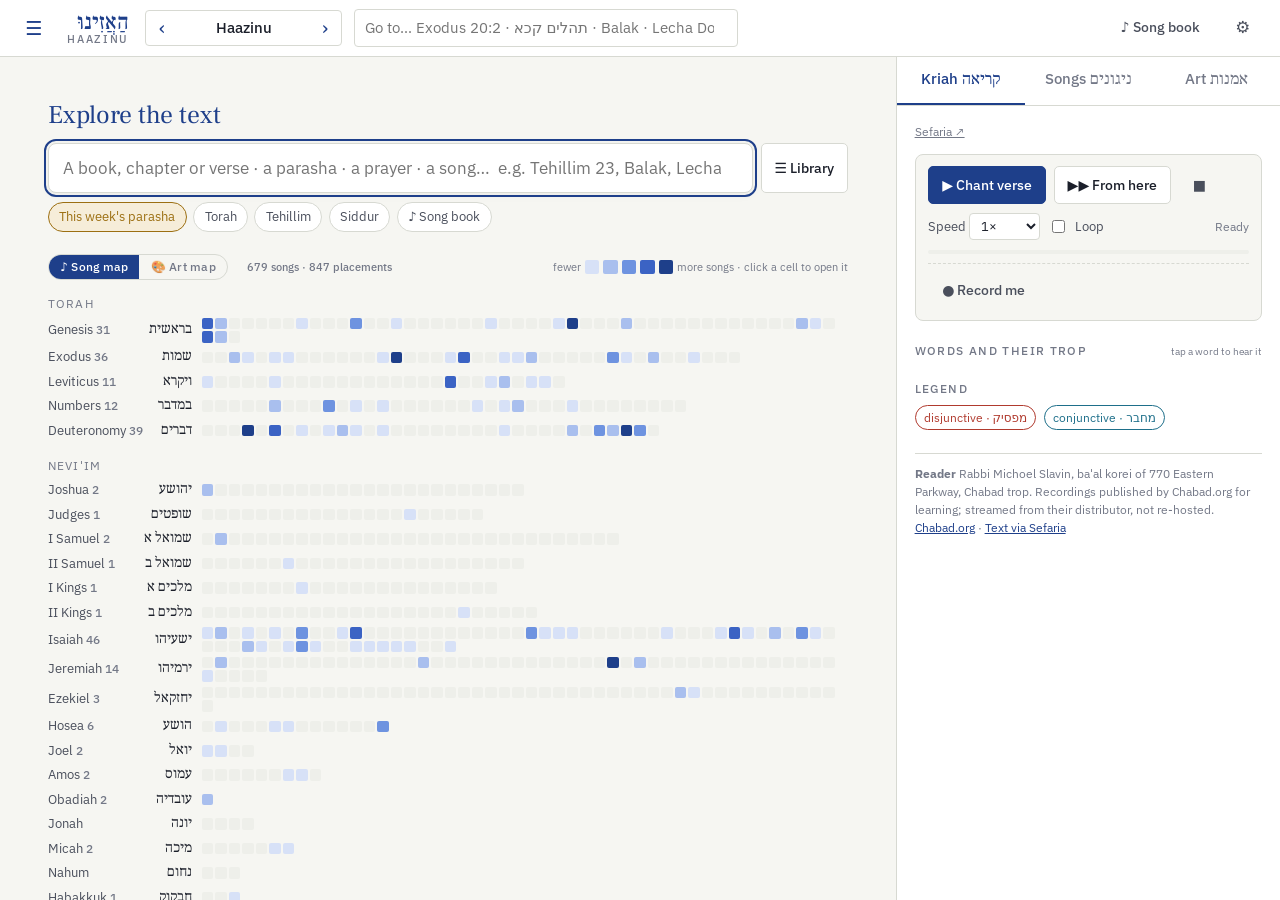
==== index.html @ 5ee85d52 "Haazinu: Tanakh and Siddur through sound Static web app, no build step. Text from the Sefaria API, k" ====
<!doctype html>
<html lang="en">
<head>
<meta charset="utf-8">
<meta name="viewport" content="width=device-width, initial-scale=1, viewport-fit=cover">
<title>Haazinu · הַאֲזִינוּ</title>
<meta name="description" content="Haazinu: the Tanakh and the Siddur through sound. Torah chanted by Rabbi Michoel Slavin with verse highlighting, and songs on every verse.">
<meta name="theme-color" content="#1E3F8A">
<link rel="manifest" href="manifest.webmanifest">
<meta http-equiv="Cache-Control" content="no-store">
<link rel="icon" href="icon.svg" type="image/svg+xml">
<link rel="apple-touch-icon" href="icon-192.png">
<meta name="apple-mobile-web-app-capable" content="yes">
<meta name="apple-mobile-web-app-title" content="Haazinu">
<link rel="preconnect" href="https://fonts.googleapis.com">
<link rel="stylesheet" href="https://fonts.googleapis.com/css2?family=Noto+Serif+Hebrew:wght@400;500&family=Frank+Ruhl+Libre:wght@400;500;700&family=IBM+Plex+Sans:ital,wght@0,400;0,500;0,600;1,400&family=IBM+Plex+Mono:wght@400;500&display=swap">
<link rel="stylesheet" href="styles.css?v=202609161211">
</head>
<body>
<header class="bar">
  <button id="menuBtn" class="icon menu" title="Library (m)" aria-label="Open library" aria-expanded="true">☰</button>
  <a class="brand" href="#" id="brandLink" title="Haazinu — listen">
    <span class="brand-he">הַאֲזִינוּ</span>
    <span class="brand-en">Haazinu</span>
  </a>
  <nav class="nav" aria-label="Navigate">
    <div class="chapnav">
      <button id="prevChap" class="icon" title="Previous ( [ )" aria-label="Previous">‹</button>
      <button id="locBtn" class="loc" title="Choose a book or passage">Genesis 1</button>
      <button id="nextChap" class="icon" title="Next ( ] )" aria-label="Next">›</button>
    </div>
    <form id="gotoForm" class="goto" role="search">
      <input id="gotoInput" type="search" placeholder="Go to… Exodus 20:2 · תהלים קכא · Balak · Lecha Dodi · a song" aria-label="Go to reference, prayer or song" autocomplete="off">
      <div id="gotoHints" class="hints" hidden></div>
    </form>
    <a id="weekChip" class="chip week" href="#" hidden title="This Shabbat's parasha"></a>
  </nav>
  <div class="tools">
    <button id="songbookBtn" class="btn quiet" title="Song book (s)">♪ Song book</button>
    <details class="settings">
      <summary class="btn quiet" title="Settings">⚙</summary>
      <div class="settings-pop">
        <label class="toggle"><input type="checkbox" id="showEn" checked> English translation</label>
        <label class="toggle"><input type="checkbox" id="showSongDots" checked> Song marks in margin</label>
        <label class="toggle"><input type="checkbox" id="tikkun"> Tikkun view (no vowels or trop) <kbd>t</kbd></label>
        <label class="toggle"><input type="checkbox" id="phraseColors"> Colour words by trop phrase</label>
        <label class="toggle"><input type="checkbox" id="autoHide" checked> Hide library when reading</label>
        <label>Siddur nusach
          <select id="nusachSelect"></select>
        </label>
        <div class="fine">Keys: j/k verses · [ ] chapters · space chant · m library · s song book · / search</div>
      </div>
    </details>
  </div>
</header>

<main class="layout">
  <aside class="toc" id="toc" aria-label="Library">
    <div class="mode" role="tablist" aria-label="Library">
      <button data-mode="tanakh" class="active">Tanakh <span class="he-inline">תנ״ך</span></button>
      <button data-mode="siddur">Siddur <span class="he-inline">סידור</span></button>
    </div>
    <div id="recent" class="recent" hidden></div>
    <div id="tocList"></div>
    <div id="siddurToc" hidden></div>
    <div class="toc-foot">
      <p>Text: Sefaria · <span class="he-inline">מקרא על פי המסורה</span> (CC-BY-SA). English: Metsudah Chumash (Torah) and the Koren Jerusalem Bible (Nevi'im, Ketuvim).</p>
      <p>Torah reading: Rabbi Michoel Slavin (Chabad.org), streamed, not re-hosted. Verse timings are computed and approximate.</p>
      <p>Song recordings: Apple Music previews and YouTube, played through their own players.</p>
    </div>
  </aside>

  <section class="reader" id="reader" aria-label="Text">
    <div id="welcome" class="welcome" hidden>
      <div class="explore">
        <label for="exploreInput" class="explore-label">Explore the text</label>
        <div class="explore-box">
          <input id="exploreInput" type="search" placeholder="A book, chapter or verse · a parasha · a prayer · a song…  e.g. Tehillim 23, Balak, Lecha Dodi, Ufaratzta" autocomplete="off">
          <button id="exploreLibrary" class="btn" title="Open the library (m)">☰ Library</button>
        </div>
        <div id="exploreHints" class="hints explore-hints" hidden></div>
        <div class="explore-chips">
          <a id="welcomeWeek" class="chip week" href="#">This week's parasha</a>
          <a class="chip" href="#Genesis.1.1">Torah</a>
          <a class="chip" href="#Psalms.1.1">Tehillim</a>
          <a class="chip" id="exploreSiddur" href="#">Siddur</a>
          <button class="chip" id="welcomeSongbook">♪ Song book</button>
        </div>
      </div>
      <section id="songmap" class="songmap">
        <div class="songmap-head">
          <h3><span class="map-toggle" role="tablist"><button data-map="songs" class="active">♪ Song map</button><button data-map="art">🎨 Art map</button></span> <small id="songmapCount"></small></h3>
          <div class="songmap-legend"><span>fewer</span><i class="h1"></i><i class="h2"></i><i class="h3"></i><i class="h4"></i><i class="h5"></i><span>more songs · click a cell to open it</span></div>
        </div>
        <div id="songmapGrid"></div>
      </section>
    </div>
    <header class="chapter-head" id="chapterHead">
      <h1 id="chapTitleHe" class="he"></h1>
      <div id="chapTitleEn" class="chapter-sub"></div>
      <div class="chapter-actions">
        <button id="playChapter" class="btn primary">▶ Chant chapter</button>
        <span id="chapterParsha" class="chapter-parsha"></span>
      </div>
      <div id="aliyot" class="aliyot" hidden></div>
    </header>
    <ol id="verses" class="verses"></ol>
    <div id="readerStatus" class="status" hidden></div>
  </section>

  <aside class="panel" aria-label="Verse tools">
    <div class="tabs" role="tablist">
      <button class="tab active" role="tab" data-tab="kriah" aria-selected="true">Kriah <span class="he-inline">קריאה</span></button>
      <button class="tab" role="tab" data-tab="songs" aria-selected="false">Songs <span class="he-inline">ניגונים</span></button>
      <button class="tab" role="tab" data-tab="art" aria-selected="false">Art <span class="he-inline">אמנות</span></button>
    </div>

    <div id="tab-kriah" class="tabpane" role="tabpanel">
      <div class="sel-ref">
        <div id="tropRefHe" class="he sel-ref-he"></div>
        <div id="tropRefEn" class="sel-ref-en"><span id="tropRefText"></span> <a id="sefariaLink" href="#" target="_blank" rel="noopener" class="fine">Sefaria ↗</a></div>
      </div>
      <div id="tropSiddurNote" class="notice" hidden></div>
      <div id="tropTorah">
      <div class="player">
        <div class="player-row">
          <button id="playVerse" class="btn primary">▶ Chant verse</button>
          <button id="playFromHere" class="btn">▶▶ From here</button>
          <button id="stopBtn" class="btn quiet" title="Stop">■</button>
        </div>
        <div class="player-row small">
          <label>Speed
            <select id="rate"><option value="0.6">0.6×</option><option value="0.75">0.75×</option><option value="0.9">0.9×</option><option value="1" selected>1×</option><option value="1.25">1.25×</option></select>
          </label>
          <label class="toggle"><input type="checkbox" id="loopVerse"> Loop</label>
          <span id="playerState" class="player-state">Ready</span>
        </div>
        <div class="progress"><div id="progressBar" class="progress-bar"></div></div>
        <div class="player-row small record-row">
          <button id="recBtn" class="btn quiet" title="Record yourself reading this verse">● Record me</button>
          <button id="recPlay" class="btn quiet" hidden>▶ My take</button>
          <span id="recState" class="fine"></span>
        </div>
      </div>
      <div id="tropNoAudio" class="notice" hidden></div>
      <h3 class="panel-h">Words and their trop <small>tap a word to hear it</small></h3>
      <ol id="wordList" class="wordlist"></ol>
      <h3 class="panel-h">Legend</h3>
      <div class="legend">
        <span class="lg dis">disjunctive · מפסיק</span>
        <span class="lg con">conjunctive · מחבר</span>
      </div>
      <div class="attribution" id="attribution">
        <strong>Reader</strong> Rabbi Michoel Slavin, ba'al korei of 770 Eastern Parkway, Chabad trop. Recordings published by Chabad.org for learning; streamed from their distributor, not re-hosted.
        <a href="https://www.chabad.org/multimedia/music_cdo/aid/982057/jewish/Torah-Reading-Recordings.htm" target="_blank" rel="noopener">Chabad.org</a> · <a href="https://www.sefaria.org/" target="_blank" rel="noopener">Text via Sefaria</a>
      </div>
      </div>
    </div>

    <div id="tab-songs" class="tabpane" role="tabpanel" hidden>
      <div class="sel-ref">
        <div id="songRefHe" class="he sel-ref-he"></div>
        <div id="songRefEn" class="sel-ref-en"></div>
      </div>
      <div id="ytNote" class="notice small" hidden>YouTube is blocked on this device, so only Apple Music previews are shown.</div>
      <div id="songList" class="songlist"></div>
      <h3 class="panel-h" id="chapterSongsH">Elsewhere in this chapter</h3>
      <div id="chapterSongs" class="chapter-songs"></div>
      <form id="addSongForm" class="add-song">
        <label class="add-label">Add a song on this verse
          <input name="q" placeholder="Paste a YouTube or Apple Music link, or type a song name" autocomplete="off">
        </label>
        <div class="row2">
          <button type="submit" class="btn primary">Add</button>
          <button type="button" id="exportSongs" class="btn quiet" title="Download your additions as JSON">Export mine</button>
        </div>
        <p class="fine" id="addSongHint">Title and performer are filled in from the link. Saved in this browser.</p>
      </form>
    </div>
    <div id="tab-art" class="tabpane" role="tabpanel" hidden>
      <div class="sel-ref">
        <div id="artRefHe" class="he sel-ref-he"></div>
        <div id="artRefEn" class="sel-ref-en"></div>
      </div>
      <div id="artList" class="artlist"></div>
      <h3 class="panel-h" id="chapterArtH">Elsewhere in this chapter</h3>
      <div id="chapterArt" class="chapter-songs"></div>
      <p class="fine" style="margin-top:1rem">Public-domain works, images served by Wikimedia Commons. Tissot's Old Testament (Jewish Museum, New York) and Doré's Bible plates; immodest scenes are left out.</p>
    </div>
  </aside>
</main>

<div id="lightbox" class="lightbox" hidden>
  <div class="lightbox-inner">
    <img id="lightboxImg" alt="">
    <div class="lightbox-cap"><b id="lightboxTitle"></b> <span id="lightboxMeta"></span> <a id="lightboxLink" target="_blank" rel="noopener">Commons ↗</a></div>
    <button id="lightboxClose" class="icon" aria-label="Close">×</button>
  </div>
</div>

<div id="songbook" class="songbook" hidden>
  <div class="songbook-inner" role="dialog" aria-label="Song book">
    <div class="songbook-head">
      <input id="songbookSearch" type="search" placeholder="Search songs, performers, verses… (e.g. Carlebach, Tehillim 121, Ufaratzta)" autocomplete="off">
      <select id="songbookType"><option value="">All types</option><option value="verbatim">Verbatim</option><option value="liturgical">Liturgical</option><option value="niggun">Niggun</option><option value="children">Children</option><option value="adapted">Adapted</option></select>
      <select id="songbookBook"><option value="">Everywhere</option></select>
      <button id="songbookClose" class="icon" aria-label="Close">×</button>
    </div>
    <div id="songbookCount" class="fine"></div>
    <div id="songbookList" class="songbook-list"></div>
  </div>
</div>

<audio id="audio" preload="none"></audio>
<audio id="preview" preload="none"></audio>
<script type="module" src="app.js?v=202609161211"></script>
</body>
</html>
---- styles.css ----
:root{
  --bg:#F6F6F2; --surface:#FFFFFF; --surface-2:#EEEFEA; --line:#D7D9D2;
  --ink:#1B1F2A; --ink-2:#4A4F5C; --muted:#737887;
  --tekhelet:#1E3F8A; --tekhelet-soft:#E4EAF8; --gold:#9C6F12; --gold-soft:#F6EDD9;
  --ok:#2E7D4F; --warn:#A8651B;
  --dis:#B03A2E; --con:#1E6F8A; --d1:#B03A2E; --d2:#A8651B;
  --mono:"IBM Plex Mono",ui-monospace,Menlo,monospace;
  --sans:"IBM Plex Sans",system-ui,-apple-system,"Segoe UI",Roboto,sans-serif;
  --display:"Frank Ruhl Libre",Georgia,serif;
  --torah:"Noto Serif Hebrew","Frank Ruhl Libre","Times New Roman",serif;
  --toc-w:16rem; --panel-w:24rem;
}
@media (prefers-color-scheme: dark){
  :root{
    --bg:#12151C; --surface:#1A1E28; --surface-2:#222735; --line:#333949;
    --ink:#E8E8E2; --ink-2:#B8BCC7; --muted:#8B90A0;
    --tekhelet:#8FAEEF; --tekhelet-soft:#1D2A48; --gold:#D9B05C; --gold-soft:#332B17;
    --ok:#6CC08F; --warn:#E0A55B; --dis:#E07B70; --con:#6FB6D6; --d1:#E07B70; --d2:#E0A55B;
  }
}
*{box-sizing:border-box}
html,body{height:100%}
body{margin:0;background:var(--bg);color:var(--ink);font-family:var(--sans);font-size:15px;line-height:1.5;-webkit-font-smoothing:antialiased;display:flex;flex-direction:column}
a{color:var(--tekhelet)}
button{font:inherit;color:inherit;background:none;border:0;cursor:pointer}
button:focus-visible,input:focus-visible,select:focus-visible,[tabindex]:focus-visible{outline:2px solid var(--tekhelet);outline-offset:2px}
.he{font-family:var(--torah);direction:rtl}
.he-inline{font-family:var(--torah);direction:rtl;unicode-bidi:isolate}
code,kbd{font-family:var(--mono);font-size:.85em;background:var(--surface-2);padding:.05em .3em;border-radius:3px}
[hidden]{display:none!important}

/* top bar */
.bar{display:grid;grid-template-columns:auto auto 1fr auto;gap:1rem;align-items:center;padding:.45rem 1rem;border-bottom:1px solid var(--line);background:var(--surface);position:sticky;top:0;z-index:5}
.icon.menu{width:2.2rem;height:2.2rem;font-size:1.2rem;border-radius:6px;color:var(--ink-2)}
.icon.menu:hover{background:var(--surface-2)}
body.focus .icon.menu{color:var(--tekhelet)}
.brand{display:flex;flex-direction:column;text-decoration:none;color:var(--ink);line-height:1.05}
.brand-he{font-family:var(--display);font-size:1.4rem;font-weight:500;color:var(--tekhelet);direction:rtl}
.brand-en{font-size:.66rem;letter-spacing:.16em;text-transform:uppercase;color:var(--muted);font-weight:500}
.nav{display:flex;gap:.75rem;align-items:center;flex-wrap:wrap;min-width:0}
select,input[type=search],input[type=text],input[type=url],input[type=number],input:not([type]){font:inherit;color:var(--ink);background:var(--surface);border:1px solid var(--line);border-radius:4px;padding:.4rem .6rem}
.chapnav{display:flex;align-items:center;gap:.1rem;border:1px solid var(--line);border-radius:4px;background:var(--surface)}
.chapnav .icon{width:2rem;height:2.1rem;font-size:1.25rem;color:var(--tekhelet)}
.chapnav .icon:hover{background:var(--surface-2)}
.chapnav .icon:disabled{opacity:.3;cursor:default}
.loc{min-width:8rem;padding:0 .6rem;text-align:center;font-weight:500;font-variant-numeric:tabular-nums;height:2.1rem;border-radius:3px}
.loc:hover{background:var(--surface-2)}
.goto{position:relative}
.goto input{width:24rem;max-width:36vw}
.hints{position:absolute;top:100%;left:0;right:0;background:var(--surface);border:1px solid var(--line);border-radius:6px;box-shadow:0 8px 24px rgba(0,0,0,.12);z-index:10;max-height:22rem;overflow:auto;margin-top:.25rem}
.hints a{display:flex;justify-content:space-between;gap:.6rem;padding:.45rem .7rem;text-decoration:none;color:var(--ink);font-size:.88rem}
.hints a:hover,.hints a.active{background:var(--tekhelet-soft)}
.hints a small{color:var(--muted)}
.hints .he-inline{color:var(--tekhelet)}
.chip{display:inline-flex;align-items:center;gap:.35rem;padding:.25rem .65rem;border-radius:999px;font-size:.8rem;text-decoration:none;border:1px solid var(--line);color:var(--ink-2);background:var(--surface);white-space:nowrap}
.chip.week{border-color:var(--gold);color:var(--gold);background:var(--gold-soft)}
.chip.week b{font-weight:600}
.tools{display:flex;gap:.5rem;align-items:center;font-size:.85rem;color:var(--ink-2)}
.toggle{display:flex;gap:.45rem;align-items:center;cursor:pointer}
.settings{position:relative}
.settings summary{list-style:none;cursor:pointer;font-size:1.05rem}
.settings summary::-webkit-details-marker{display:none}
.settings-pop{position:absolute;right:0;top:120%;background:var(--surface);border:1px solid var(--line);border-radius:8px;box-shadow:0 8px 24px rgba(0,0,0,.14);padding:.8rem .9rem;display:flex;flex-direction:column;gap:.55rem;width:19rem;z-index:20;font-size:.86rem}
.settings-pop label{display:flex;flex-direction:column;gap:.2rem}
.settings-pop label.toggle{flex-direction:row}
.btn{display:inline-flex;align-items:center;gap:.35rem;padding:.45rem .8rem;border:1px solid var(--line);border-radius:5px;background:var(--surface);color:var(--ink);font-weight:500;font-size:.88rem;text-decoration:none;white-space:nowrap}
.btn:hover{border-color:var(--tekhelet);color:var(--tekhelet)}
.btn.primary{background:var(--tekhelet);border-color:var(--tekhelet);color:#fff}
.btn.primary:hover{filter:brightness(1.1);color:#fff}
.btn.quiet{border-color:transparent;background:transparent;color:var(--ink-2)}
.btn.quiet:hover{background:var(--surface-2);color:var(--ink)}
.btn:disabled{opacity:.45;cursor:default}

/* layout: library slides away */
.layout{display:grid;grid-template-columns:var(--toc-w) minmax(0,1fr) var(--panel-w);flex:1;min-height:0;transition:grid-template-columns .28s ease}
body.focus .layout{grid-template-columns:0 minmax(0,1fr) var(--panel-w)}
.toc{border-right:1px solid var(--line);overflow-y:auto;overflow-x:hidden;padding:.75rem 0 1.5rem;font-size:.88rem;background:var(--surface);width:var(--toc-w);transition:transform .28s ease,opacity .2s ease}
body.focus .toc{transform:translateX(-100%);opacity:0;pointer-events:none}
.toc h4{margin:.9rem 1rem .25rem;font-size:.7rem;letter-spacing:.12em;text-transform:uppercase;color:var(--muted);font-weight:500;display:flex;justify-content:space-between}
.toc a{display:flex;justify-content:space-between;gap:.5rem;padding:.25rem 1rem;text-decoration:none;color:var(--ink-2)}
.toc a:hover{background:var(--surface-2)}
.toc a.active{background:var(--tekhelet-soft);color:var(--tekhelet);font-weight:500}
.toc a .he-inline{color:var(--ink)}
.toc a.active .he-inline{color:var(--tekhelet)}
.toc a.week::after{content:"this week";font-size:.62rem;color:var(--gold);letter-spacing:.06em;text-transform:uppercase;margin-left:auto}
.toc details{margin:0}
.toc summary{display:flex;justify-content:space-between;gap:.5rem;padding:.3rem 1rem;cursor:pointer;color:var(--ink-2);font-weight:500;list-style:none}
.toc summary::-webkit-details-marker{display:none}
.toc summary:hover{background:var(--surface-2)}
.toc details[open]>summary{color:var(--tekhelet)}
.toc details a{padding-left:1.6rem;font-size:.84rem}
.toc a small{display:block;font-size:.68rem;color:var(--muted)}
.chapgrid{display:grid;grid-template-columns:repeat(6,1fr);gap:.2rem;padding:.3rem 1rem .5rem}
.chapgrid a{display:block;padding:.2rem 0;text-align:center;font-size:.78rem;border:1px solid var(--line);border-radius:3px;font-variant-numeric:tabular-nums}
.chapgrid a.has-song{border-color:var(--gold);color:var(--gold)}
.chapgrid a.active{background:var(--tekhelet);color:#fff;border-color:var(--tekhelet)}
.recent{padding:.25rem 0 .25rem;border-bottom:1px solid var(--line);margin-bottom:.25rem}
.recent a{font-size:.82rem}
.toc-foot{margin:1.5rem 1rem 0;font-size:.72rem;color:var(--muted);border-top:1px solid var(--line);padding-top:.75rem}
.toc-foot p{margin:.3rem 0}
.mode{display:grid;grid-template-columns:1fr 1fr;margin:0 1rem .5rem;border:1px solid var(--line);border-radius:4px;overflow:hidden}
.mode button{padding:.45rem .25rem;font-weight:500;color:var(--muted);font-size:.85rem}
.mode button .he-inline{font-size:.95em;margin-left:.25rem}
.mode button.active{background:var(--tekhelet);color:#fff}
.mode button.active .he-inline{color:#fff}
.nusach-row{display:flex;gap:.4rem;align-items:center;margin:.2rem 1rem .5rem;font-size:.8rem;color:var(--muted)}
.nusach-row select{flex:1;font-size:.82rem;padding:.25rem .4rem}

/* reader */
.reader{overflow-y:auto;padding:1.5rem 3rem 6rem;max-width:64rem;width:100%;margin:0 auto}
.welcome{max-width:60rem;margin:1rem auto 2rem}
.welcome h2{font-size:2rem;font-weight:500;color:var(--tekhelet);margin:0 0 .6rem}
.welcome p{color:var(--ink-2)}
.welcome-actions{display:flex;gap:.5rem;justify-content:center;flex-wrap:wrap;margin-top:1rem}
.chapter-head{border-bottom:2px solid var(--ink);padding-bottom:.9rem;margin-bottom:1.25rem}
.chapter-head h1{margin:0;font-size:2.2rem;font-weight:500;line-height:1.15;color:var(--ink)}
.chapter-sub{color:var(--muted);font-size:.9rem;margin-top:.15rem}
.chapter-actions{display:flex;gap:1rem;align-items:center;margin-top:.8rem;flex-wrap:wrap}
.chapter-parsha{font-size:.82rem;color:var(--muted)}
.chapter-parsha b{color:var(--ink-2);font-weight:500}
.aliyot{display:flex;gap:.3rem;flex-wrap:wrap;margin-top:.7rem;align-items:center}
.aliyot .lab{font-size:.72rem;color:var(--muted);letter-spacing:.08em;text-transform:uppercase;margin-right:.2rem}
.aliyot button{padding:.2rem .55rem;border:1px solid var(--line);border-radius:999px;font-size:.78rem;color:var(--ink-2);background:var(--surface)}
.aliyot button:hover{border-color:var(--tekhelet);color:var(--tekhelet)}
.aliyot button.here{border-color:var(--tekhelet);color:var(--tekhelet);background:var(--tekhelet-soft)}
.aliyot button.playing{background:var(--tekhelet);color:#fff;border-color:var(--tekhelet)}
.aliyot button:disabled{opacity:.4}

.verses{list-style:none;margin:0;padding:0}
.verse{display:grid;grid-template-columns:2.6rem 1fr;gap:.75rem;padding:.7rem .75rem .7rem .5rem;border-radius:6px;cursor:pointer;border:1px solid transparent}
.verse:hover{background:var(--surface)}
.verse.selected{background:var(--surface);border-color:var(--line);box-shadow:inset 3px 0 0 var(--tekhelet)}
.verse.playing{box-shadow:inset 3px 0 0 var(--gold)}
.verse .n{font-family:var(--display);color:var(--muted);font-size:.95rem;text-align:right;padding-top:.45rem;font-variant-numeric:tabular-nums;position:relative}
.verse .n .dot{position:absolute;left:-.1rem;top:.75rem;width:.45rem;height:.45rem;border-radius:50%;background:var(--gold)}
body.hide-dots .verse .n .dot{display:none}
.verse .txt-he{font-family:var(--torah);font-size:1.55rem;line-height:1.85;direction:rtl;text-align:right;color:var(--ink)}
.verse .txt-en{font-size:.92rem;color:var(--ink-2);margin-top:.3rem;line-height:1.55}
body.hide-en .txt-en{display:none}
body.tikkun .verse .txt-he{font-size:1.7rem;letter-spacing:.02em}
.w{border-radius:3px;padding:0 .08em;transition:background .08s}
.w.now{background:var(--gold-soft);box-shadow:0 0 0 2px var(--gold-soft);color:var(--ink)}
.w.approx.now{background:transparent;box-shadow:none;text-decoration:underline;text-decoration-color:var(--gold);text-underline-offset:.2em}
body.phrase .w.d1{color:var(--d1)}
body.phrase .w.d2{color:var(--d2)}
body[data-mode="siddur"] .verse .txt-he{font-size:1.35rem;line-height:1.9}
.txt-he.prose{white-space:normal}
.txt-he.prose big,.txt-he.prose b{font-weight:500}
.txt-he.prose small{font-size:.75em;color:var(--muted)}
.status{margin:2rem 0;color:var(--muted);text-align:center}

/* panel */
.panel{border-left:1px solid var(--line);overflow-y:auto;background:var(--surface);display:flex;flex-direction:column}
.tabs{display:flex;border-bottom:1px solid var(--line);position:sticky;top:0;background:var(--surface);z-index:2}
.tab{flex:1;padding:.7rem .5rem;font-weight:500;color:var(--muted);border-bottom:2px solid transparent}
.tab.active{color:var(--tekhelet);border-bottom-color:var(--tekhelet)}
.tabpane{padding:1rem 1.1rem 2rem}
.sel-ref{margin-bottom:.8rem}
.sel-ref-he{font-size:1.25rem;color:var(--tekhelet)}
.sel-ref-en{font-size:.82rem;color:var(--muted)}
.notice{background:var(--gold-soft);color:var(--gold);padding:.6rem .8rem;border-radius:6px;font-size:.85rem;margin:.6rem 0}
.notice.small{font-size:.78rem;padding:.45rem .7rem}
.notice a{color:inherit}
.player{border:1px solid var(--line);border-radius:8px;padding:.7rem .8rem;background:var(--bg)}
.player-row{display:flex;gap:.5rem;align-items:center;flex-wrap:wrap}
.player-row.small{margin-top:.55rem;font-size:.8rem;color:var(--ink-2)}
.player-row.small select{padding:.2rem .4rem;font-size:.8rem}
.player-state{margin-left:auto;color:var(--muted);font-size:.78rem}
.progress{height:4px;background:var(--surface-2);border-radius:2px;margin-top:.6rem;overflow:hidden}
.progress-bar{height:100%;width:0;background:var(--tekhelet);transition:width .1s linear}
.record-row{border-top:1px dashed var(--line);padding-top:.5rem}
#recBtn.on{color:var(--dis);border-color:var(--dis)}
.panel-h{font-size:.72rem;letter-spacing:.12em;text-transform:uppercase;color:var(--muted);font-weight:500;margin:1.3rem 0 .5rem;display:flex;justify-content:space-between;align-items:baseline}
.panel-h small{text-transform:none;letter-spacing:0;font-weight:400}
.wordlist{list-style:none;margin:0;padding:0}
.wordlist li{display:grid;grid-template-columns:1.6rem 1fr auto;gap:.6rem;align-items:center;padding:.3rem .4rem;border-radius:4px;cursor:pointer;font-size:.85rem}
.wordlist li:hover{background:var(--surface-2)}
.wordlist li.now{background:var(--gold-soft)}
.wordlist .i{color:var(--muted);font-variant-numeric:tabular-nums;font-size:.75rem}
.wordlist .w{font-family:var(--torah);font-size:1.25rem;direction:rtl;text-align:right}
.wordlist .t{display:flex;gap:.25rem;flex-wrap:wrap;justify-content:flex-end}
.trope{font-size:.7rem;padding:.1rem .4rem;border-radius:999px;border:1px solid var(--line);color:var(--ink-2);white-space:nowrap}
.trope.dis{border-color:var(--dis);color:var(--dis)}
.trope.con{border-color:var(--con);color:var(--con)}
.legend{display:flex;gap:.5rem;font-size:.75rem}
.lg{padding:.15rem .5rem;border-radius:999px;border:1px solid var(--line)}
.lg.dis{border-color:var(--dis);color:var(--dis)}
.lg.con{border-color:var(--con);color:var(--con)}
.attribution{font-size:.75rem;color:var(--muted);margin-top:1.4rem;border-top:1px solid var(--line);padding-top:.7rem;line-height:1.5}
.attribution .ctx{margin-top:.4rem;font-family:var(--mono);font-size:.68rem}

/* songs */
.songlist{display:flex;flex-direction:column;gap:.75rem}
.song{border:1px solid var(--line);border-radius:8px;padding:.7rem .85rem;background:var(--bg)}
.song-head{display:flex;justify-content:space-between;gap:.5rem;align-items:flex-start}
.song-title{font-weight:600;font-size:.98rem}
.song-title .he-inline{margin-left:.4rem;font-weight:400;color:var(--tekhelet)}
.song-meta{font-size:.8rem;color:var(--muted)}
.badge{font-size:.66rem;letter-spacing:.08em;text-transform:uppercase;padding:.1rem .4rem;border-radius:2px;background:var(--surface-2);color:var(--ink-2);white-space:nowrap}
.badge.verbatim{background:var(--tekhelet-soft);color:var(--tekhelet)}
.badge.mine{background:var(--gold-soft);color:var(--gold)}
.song-words{font-family:var(--torah);direction:rtl;text-align:right;font-size:1.1rem;margin:.35rem 0 .1rem;color:var(--ink)}
.song-note{font-size:.82rem;color:var(--ink-2);margin:.25rem 0 0}
.song-actions{display:flex;gap:.4rem;margin-top:.55rem;flex-wrap:wrap}
.song-actions .btn{padding:.3rem .6rem;font-size:.78rem}
.embed{margin-top:.6rem;aspect-ratio:16/9;width:100%;border:0;border-radius:4px;background:#000}
.empty{color:var(--muted);font-size:.9rem;padding:.75rem;border:1px dashed var(--line);border-radius:6px;text-align:center}
.chapter-songs a{display:flex;justify-content:space-between;gap:.5rem;padding:.35rem .4rem;font-size:.85rem;text-decoration:none;color:var(--ink-2);border-radius:4px}
.chapter-songs a:hover{background:var(--surface-2)}
.chapter-songs a b{color:var(--ink);font-weight:500}
.chapter-songs .he-inline{color:var(--tekhelet)}
.add-song{margin-top:1.4rem;border-top:1px solid var(--line);padding-top:.9rem;display:flex;flex-direction:column;gap:.5rem;font-size:.85rem}
.add-label{display:flex;flex-direction:column;gap:.3rem;font-weight:500;color:var(--tekhelet)}
.add-label input{width:100%;font-weight:400}
.row2{display:grid;grid-template-columns:1fr 1fr;gap:.5rem;align-items:end}
.fine{font-size:.72rem;color:var(--muted);margin:0}
.recs{display:flex;flex-direction:column;gap:.35rem;margin-top:.6rem}
.rec{display:grid;grid-template-columns:3.2rem 1fr auto;gap:.6rem;align-items:center;text-align:left;padding:.3rem;border:1px solid var(--line);border-radius:6px;background:var(--surface);width:100%}
.rec:hover{border-color:var(--tekhelet)}
.rec.playing{border-color:var(--tekhelet);background:var(--tekhelet-soft)}
.rec img{width:3.2rem;height:3.2rem;object-fit:cover;border-radius:4px;background:var(--surface-2);display:block}
.rec.yt img{width:3.2rem;height:2.4rem}
.rec-meta{display:flex;flex-direction:column;min-width:0}
.rec-title{font-size:.82rem;font-weight:500;line-height:1.3;overflow:hidden;text-overflow:ellipsis;display:-webkit-box;-webkit-line-clamp:2;-webkit-box-orient:vertical}
.rec-sub{font-size:.72rem;color:var(--muted);white-space:nowrap;overflow:hidden;text-overflow:ellipsis}
.rec-play{width:1.7rem;height:1.7rem;border-radius:50%;background:var(--tekhelet);color:#fff;display:grid;place-items:center;font-size:.65rem;margin-right:.3rem;flex-shrink:0}
.rec.playing .rec-play{font-size:0}
.rec.playing .rec-play::before{content:"■";font-size:.65rem}
.rec-src{font-size:.6rem;letter-spacing:.06em;text-transform:uppercase;color:var(--muted)}
.rec-more{display:flex;gap:.5rem;align-items:center;font-size:.72rem;color:var(--muted);margin-top:.3rem;flex-wrap:wrap}
.rec-more a{color:var(--muted)}
.hide-rec{font-size:.68rem;color:var(--muted);text-decoration:underline;cursor:pointer;background:none;border:0;padding:0}

/* song book overlay */
.songbook{position:fixed;inset:0;background:rgba(10,12,20,.45);z-index:50;display:flex;align-items:flex-start;justify-content:center;padding:4vh 1rem}
.songbook-inner{background:var(--surface);border-radius:12px;width:min(56rem,100%);max-height:92vh;display:flex;flex-direction:column;box-shadow:0 20px 60px rgba(0,0,0,.3)}
.songbook-head{display:flex;gap:.5rem;padding:.9rem 1rem .5rem;align-items:center}
.songbook-head input{flex:1}
.songbook-head .icon{font-size:1.4rem;width:2.2rem;height:2.2rem;color:var(--muted)}
.songbook .fine{padding:0 1rem .4rem}
.songbook-list{overflow:auto;padding:0 .5rem 1rem}
.sb{display:grid;grid-template-columns:1fr auto;gap:.5rem;padding:.55rem .6rem;border-radius:6px;text-decoration:none;color:var(--ink);align-items:center}
.sb:hover{background:var(--surface-2)}
.sb b{font-weight:600}
.sb .he-inline{color:var(--tekhelet);margin-left:.4rem}
.sb small{color:var(--muted);display:block;font-size:.78rem}
.sb .ref{font-size:.78rem;color:var(--ink-2);white-space:nowrap;font-variant-numeric:tabular-nums}
.sb .ref .n{color:var(--muted)}

@media (max-width:1100px){
  :root{--panel-w:22rem}
  .goto input{max-width:26vw}
}
@media (max-width:820px){
  .bar{grid-template-columns:auto auto 1fr;gap:.6rem;padding:.4rem .6rem}
  .tools{grid-column:1/-1;justify-content:flex-end}
  .nav .chapnav{order:1}
  .goto{order:2;flex:1}
  .goto input{max-width:100%;width:100%}
  .chip.week{order:3}
  .layout{grid-template-columns:1fr;grid-template-rows:auto auto;transition:none}
  body.focus .layout{grid-template-columns:1fr}
  .toc{position:fixed;inset:3.4rem 0 0 0;width:min(22rem,88vw);z-index:30;box-shadow:0 0 40px rgba(0,0,0,.25)}
  .reader{padding:1.1rem .9rem 3rem}
  .panel{border-left:0;border-top:1px solid var(--line)}
  .verse .txt-he{font-size:1.4rem}
}
@media (prefers-reduced-motion: reduce){ *{transition:none!important} }

/* landing: two ways in */
.ways{display:grid;grid-template-columns:1fr 1fr;gap:.9rem;margin:1.4rem auto .9rem;max-width:36rem}
.way{display:flex;flex-direction:column;align-items:center;gap:.25rem;padding:1.2rem 1rem;border:1px solid var(--line);border-radius:12px;background:var(--surface);text-align:center}
.way:hover{border-color:var(--tekhelet);box-shadow:0 6px 20px rgba(30,63,138,.12)}
.way.active{border-color:var(--tekhelet);background:var(--tekhelet-soft)}
.way-icon{font-size:1.6rem;color:var(--tekhelet)}
.way-title{font-weight:600;font-size:1.02rem}
.way-sub{font-size:.8rem;color:var(--muted)}
.welcome-actions .chip{cursor:pointer;font:inherit;font-size:.8rem}
/* song map */
.songmap{margin-top:1.6rem;text-align:left;border-top:1px solid var(--line);padding-top:1rem}
.songmap-head{display:flex;justify-content:space-between;align-items:baseline;gap:1rem;flex-wrap:wrap}
.songmap h3{margin:0;font-size:.8rem;letter-spacing:.12em;text-transform:uppercase;color:var(--muted);font-weight:500}
.songmap h3 small{text-transform:none;letter-spacing:0;margin-left:.5rem}
.songmap-legend{display:flex;align-items:center;gap:.25rem;font-size:.7rem;color:var(--muted)}
.songmap-legend i{width:.9rem;height:.9rem;border-radius:2px;display:inline-block}
.sm-sec{margin:.9rem 0 .2rem;font-size:.72rem;letter-spacing:.1em;text-transform:uppercase;color:var(--muted)}
.sm-row{display:grid;grid-template-columns:9rem 1fr;gap:.6rem;align-items:center;padding:.15rem 0}
.sm-row:hover{background:var(--surface)}
.sm-name{font-size:.82rem;color:var(--ink-2);display:flex;justify-content:space-between;gap:.4rem;white-space:nowrap;overflow:hidden}
.sm-name .he-inline{color:var(--ink)}
.sm-name b{color:var(--muted);font-weight:500;font-variant-numeric:tabular-nums;font-size:.72rem}
.sm-cells{display:flex;flex-wrap:wrap;gap:2px}
.sm-cells a{width:.72rem;height:.72rem;border-radius:2px;background:var(--surface-2);display:block;text-decoration:none}
.sm-cells a:hover{outline:2px solid var(--tekhelet);outline-offset:1px}
.h1,.sm-cells a.h1{background:#D7E1F7}.h2,.sm-cells a.h2{background:#A9BFEE}.h3,.sm-cells a.h3{background:#6E93E0}.h4,.sm-cells a.h4{background:#3B63C4}.h5,.sm-cells a.h5{background:#1E3F8A}
@media (prefers-color-scheme: dark){.h1,.sm-cells a.h1{background:#2A3A5E}.h2,.sm-cells a.h2{background:#3A5490}.h3,.sm-cells a.h3{background:#5473BE}.h4,.sm-cells a.h4{background:#7E9BE0}.h5,.sm-cells a.h5{background:#B4C6F2}}
.sm-cells a.wide{width:auto;padding:0 .35rem;font-size:.64rem;line-height:.72rem;color:var(--ink-2)}
.sm-cells a.wide.h4,.sm-cells a.wide.h5{color:#fff}
@media (prefers-color-scheme: dark){.sm-cells a.wide.h4,.sm-cells a.wide.h5{color:#12151C}}
@media (max-width:820px){.ways{grid-template-columns:1fr}.sm-row{grid-template-columns:6.5rem 1fr}}

/* landing: explore box over the song map */
.explore{margin:.5rem 0 1.2rem}
.explore-label{display:block;font-family:var(--display);font-size:1.6rem;color:var(--tekhelet);margin-bottom:.5rem}
.explore-box{display:flex;gap:.5rem;position:relative}
.explore-box input{flex:1;font-size:1.05rem;padding:.7rem .9rem;border-radius:8px;border:1px solid var(--line);box-shadow:0 2px 10px rgba(0,0,0,.05)}
.explore-hints{position:relative;top:auto;left:auto;right:auto;margin-top:.3rem}
.explore-chips{display:flex;gap:.4rem;flex-wrap:wrap;margin-top:.6rem}
.explore-chips .chip{cursor:pointer;font:inherit;font-size:.8rem}
.songmap{margin-top:.5rem;border-top:0;padding-top:.2rem}

/* art */
.verse .n .dot.art{background:var(--dis);left:.45rem}
.artlist{display:grid;grid-template-columns:1fr 1fr;gap:.6rem}
.artwork{border:1px solid var(--line);border-radius:8px;overflow:hidden;background:var(--bg);text-align:left;padding:0;display:flex;flex-direction:column}
.artwork img{width:100%;aspect-ratio:4/3;object-fit:cover;display:block;background:var(--surface-2)}
.artwork .cap{padding:.4rem .5rem .5rem;font-size:.76rem;line-height:1.3}
.artwork .cap b{display:block;font-weight:600;color:var(--ink)}
.artwork .cap span{color:var(--muted)}
.artwork:hover{border-color:var(--tekhelet)}
.lightbox{position:fixed;inset:0;background:rgba(8,10,16,.85);z-index:60;display:flex;align-items:center;justify-content:center;padding:2rem}
.lightbox-inner{position:relative;max-width:min(96vw,70rem);max-height:94vh;display:flex;flex-direction:column;gap:.5rem}
.lightbox-inner img{max-width:100%;max-height:82vh;object-fit:contain;border-radius:6px;background:#000}
.lightbox-cap{color:#eee;font-size:.9rem}
.lightbox-cap a{color:#cfd8ff;margin-left:.5rem}
.lightbox .icon{position:absolute;top:-.6rem;right:-.6rem;width:2.2rem;height:2.2rem;border-radius:50%;background:#fff;color:#111;font-size:1.4rem}
.map-toggle{display:inline-flex;border:1px solid var(--line);border-radius:999px;overflow:hidden;vertical-align:middle;margin-right:.4rem}
.map-toggle button{padding:.2rem .7rem;font-size:.75rem;letter-spacing:.02em;text-transform:none;color:var(--muted)}
.map-toggle button.active{background:var(--tekhelet);color:#fff}
body.map-art .h1,body.map-art .sm-cells a.h1{background:#F6D9D5}body.map-art .h2,body.map-art .sm-cells a.h2{background:#EBAFA6}body.map-art .h3,body.map-art .sm-cells a.h3{background:#D97F72}body.map-art .h4,body.map-art .sm-cells a.h4{background:#C05346}body.map-art .h5,body.map-art .sm-cells a.h5{background:#8E2F24}
@media (max-width:820px){.artlist{grid-template-columns:1fr 1fr}}
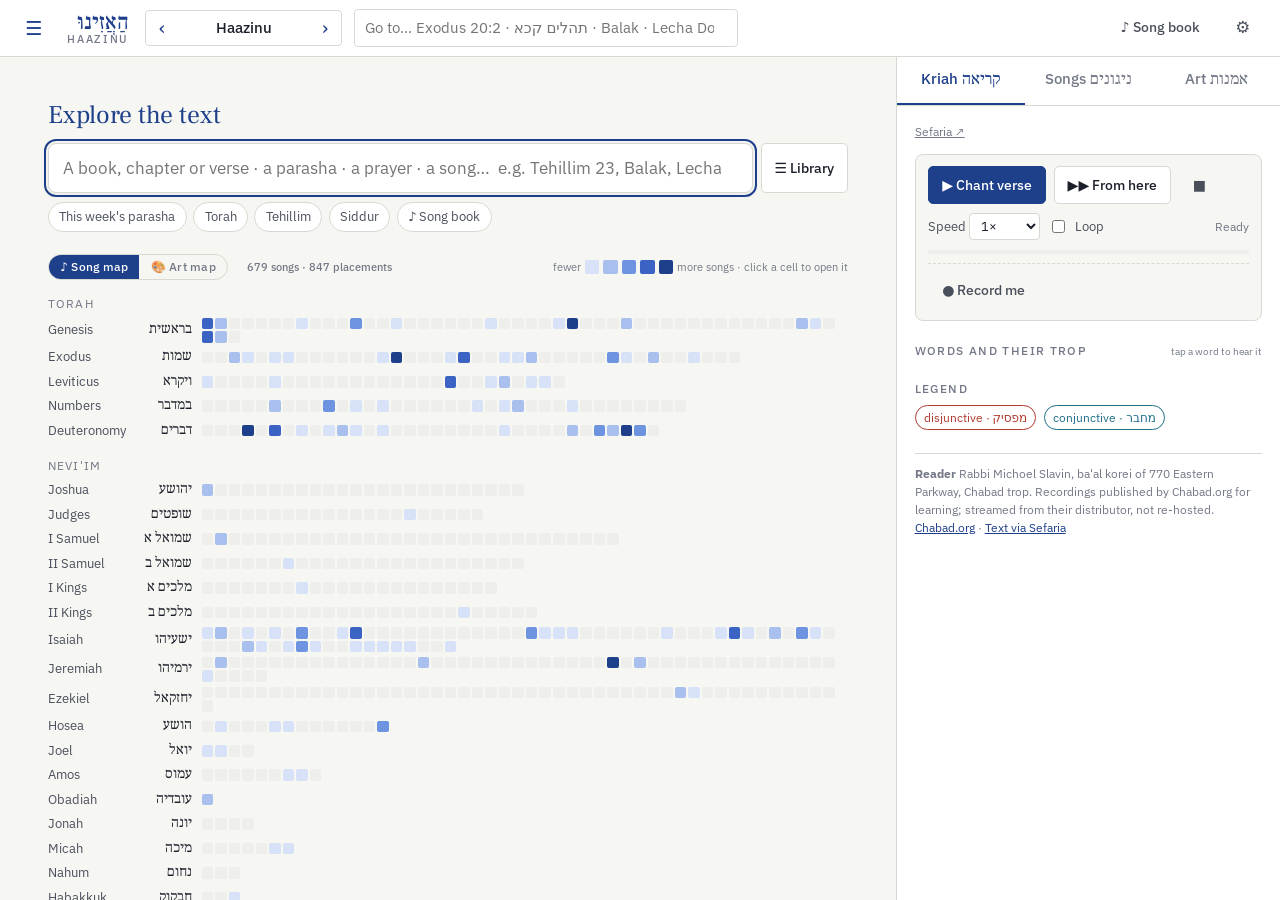
==== commit 30ccb67c: "Quieter map: no counts, no gold parasha chip, bigger cells on phones The per-book song/art counts be" ====
--- a/index.html
+++ b/index.html
@@ -33,7 +33,6 @@
       <input id="gotoInput" type="search" placeholder="Go to… Exodus 20:2 · תהלים קכא · Balak · Lecha Dodi · a song" aria-label="Go to reference, prayer or song" autocomplete="off">
       <div id="gotoHints" class="hints" hidden></div>
     </form>
-    <a id="weekChip" class="chip week" href="#" hidden title="This Shabbat's parasha"></a>
   </nav>
   <div class="tools">
     <button id="songbookBtn" class="btn quiet" title="Song book (s)">♪ Song book</button>
@@ -80,7 +79,7 @@
         </div>
         <div id="exploreHints" class="hints explore-hints" hidden></div>
         <div class="explore-chips">
-          <a id="welcomeWeek" class="chip week" href="#">This week's parasha</a>
+          <a id="welcomeWeek" class="chip" href="#">This week's parasha</a>
           <a class="chip" href="#Genesis.1.1">Torah</a>
           <a class="chip" href="#Psalms.1.1">Tehillim</a>
           <a class="chip" id="exploreSiddur" href="#">Siddur</a>
--- a/styles.css
+++ b/styles.css
@@ -53,8 +53,6 @@
 .hints a small{color:var(--muted)}
 .hints .he-inline{color:var(--tekhelet)}
 .chip{display:inline-flex;align-items:center;gap:.35rem;padding:.25rem .65rem;border-radius:999px;font-size:.8rem;text-decoration:none;border:1px solid var(--line);color:var(--ink-2);background:var(--surface);white-space:nowrap}
-.chip.week{border-color:var(--gold);color:var(--gold);background:var(--gold-soft)}
-.chip.week b{font-weight:600}
 .tools{display:flex;gap:.5rem;align-items:center;font-size:.85rem;color:var(--ink-2)}
 .toggle{display:flex;gap:.45rem;align-items:center;cursor:pointer}
 .settings{position:relative}
@@ -82,7 +80,6 @@
 .toc a.active{background:var(--tekhelet-soft);color:var(--tekhelet);font-weight:500}
 .toc a .he-inline{color:var(--ink)}
 .toc a.active .he-inline{color:var(--tekhelet)}
-.toc a.week::after{content:"this week";font-size:.62rem;color:var(--gold);letter-spacing:.06em;text-transform:uppercase;margin-left:auto}
 .toc details{margin:0}
 .toc summary{display:flex;justify-content:space-between;gap:.5rem;padding:.3rem 1rem;cursor:pointer;color:var(--ink-2);font-weight:500;list-style:none}
 .toc summary::-webkit-details-marker{display:none}
@@ -257,7 +254,6 @@
   .nav .chapnav{order:1}
   .goto{order:2;flex:1}
   .goto input{max-width:100%;width:100%}
-  .chip.week{order:3}
   .layout{grid-template-columns:1fr;grid-template-rows:auto auto;transition:none}
   body.focus .layout{grid-template-columns:1fr}
   .toc{position:fixed;inset:3.4rem 0 0 0;width:min(22rem,88vw);z-index:30;box-shadow:0 0 40px rgba(0,0,0,.25)}
@@ -288,7 +284,6 @@
 .sm-row:hover{background:var(--surface)}
 .sm-name{font-size:.82rem;color:var(--ink-2);display:flex;justify-content:space-between;gap:.4rem;white-space:nowrap;overflow:hidden}
 .sm-name .he-inline{color:var(--ink)}
-.sm-name b{color:var(--muted);font-weight:500;font-variant-numeric:tabular-nums;font-size:.72rem}
 .sm-cells{display:flex;flex-wrap:wrap;gap:2px}
 .sm-cells a{width:.72rem;height:.72rem;border-radius:2px;background:var(--surface-2);display:block;text-decoration:none}
 .sm-cells a:hover{outline:2px solid var(--tekhelet);outline-offset:1px}
@@ -297,7 +292,12 @@
 .sm-cells a.wide{width:auto;padding:0 .35rem;font-size:.64rem;line-height:.72rem;color:var(--ink-2)}
 .sm-cells a.wide.h4,.sm-cells a.wide.h5{color:#fff}
 @media (prefers-color-scheme: dark){.sm-cells a.wide.h4,.sm-cells a.wide.h5{color:#12151C}}
-@media (max-width:820px){.ways{grid-template-columns:1fr}.sm-row{grid-template-columns:6.5rem 1fr}}
+@media (max-width:820px){.ways{grid-template-columns:1fr}.sm-row{grid-template-columns:5.4rem 1fr}
+  .sm-cells{gap:3px}
+  .sm-cells a{width:1.15rem;height:1.15rem;border-radius:3px}
+  .sm-cells a.wide{width:auto;font-size:.72rem;line-height:1.15rem;padding:0 .4rem}
+  .sm-name{font-size:.78rem}
+}
 
 /* landing: explore box over the song map */
 .explore{margin:.5rem 0 1.2rem}
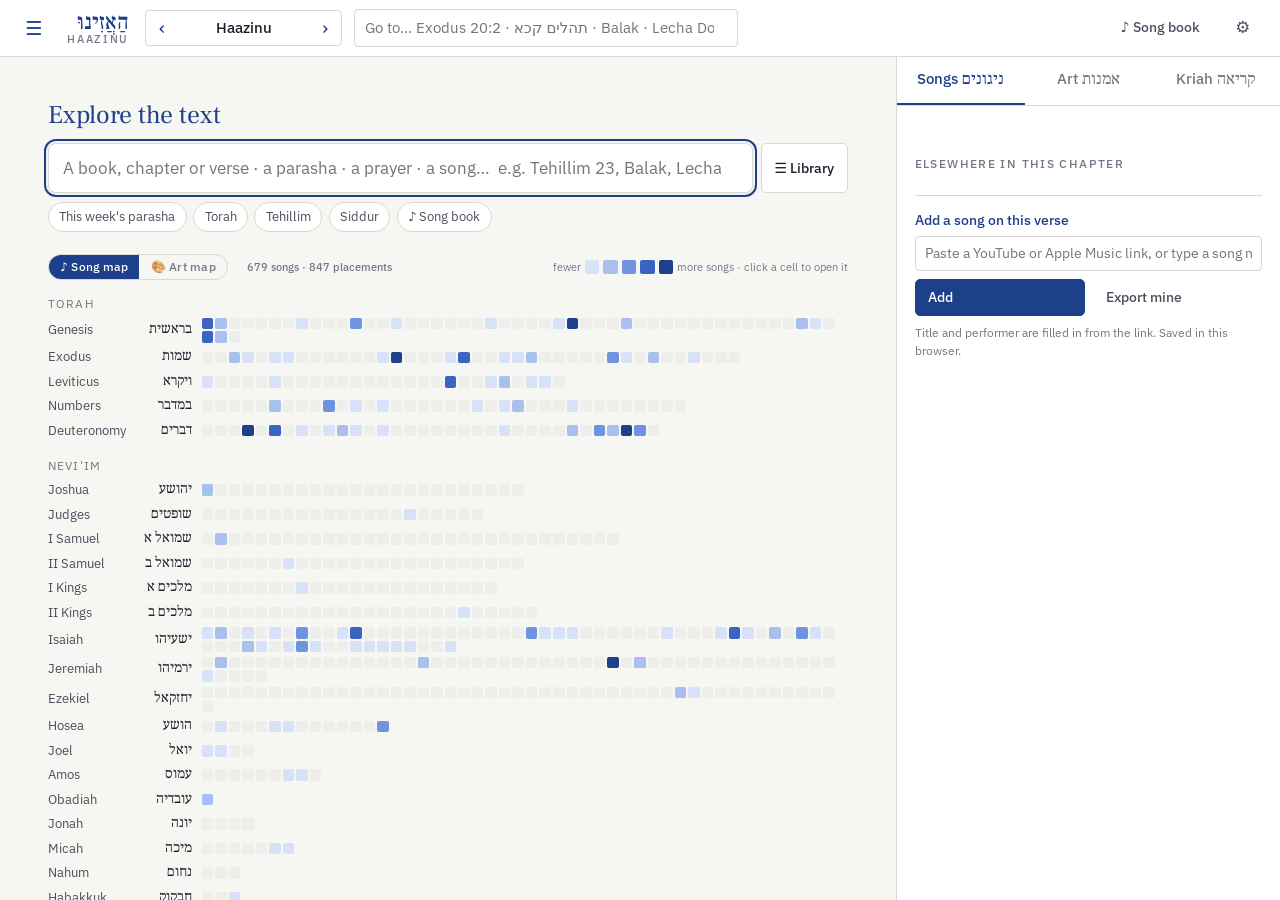
==== commit 6a8a4449: "Panel reads Songs, Art, Kriah; drop the trop legend Songs is now the first and default tab, so openi" ====
--- a/index.html
+++ b/index.html
@@ -14,7 +14,7 @@
 <meta name="apple-mobile-web-app-title" content="Haazinu">
 <link rel="preconnect" href="https://fonts.googleapis.com">
 <link rel="stylesheet" href="https://fonts.googleapis.com/css2?family=Noto+Serif+Hebrew:wght@400;500&family=Frank+Ruhl+Libre:wght@400;500;700&family=IBM+Plex+Sans:ital,wght@0,400;0,500;0,600;1,400&family=IBM+Plex+Mono:wght@400;500&display=swap">
-<link rel="stylesheet" href="styles.css?v=202609161211">
+<link rel="stylesheet" href="styles.css?v=202609172010">
 </head>
 <body>
 <header class="bar">
@@ -109,54 +109,12 @@
 
   <aside class="panel" aria-label="Verse tools">
     <div class="tabs" role="tablist">
-      <button class="tab active" role="tab" data-tab="kriah" aria-selected="true">Kriah <span class="he-inline">קריאה</span></button>
-      <button class="tab" role="tab" data-tab="songs" aria-selected="false">Songs <span class="he-inline">ניגונים</span></button>
+      <button class="tab active" role="tab" data-tab="songs" aria-selected="true">Songs <span class="he-inline">ניגונים</span></button>
       <button class="tab" role="tab" data-tab="art" aria-selected="false">Art <span class="he-inline">אמנות</span></button>
-    </div>
-
-    <div id="tab-kriah" class="tabpane" role="tabpanel">
-      <div class="sel-ref">
-        <div id="tropRefHe" class="he sel-ref-he"></div>
-        <div id="tropRefEn" class="sel-ref-en"><span id="tropRefText"></span> <a id="sefariaLink" href="#" target="_blank" rel="noopener" class="fine">Sefaria ↗</a></div>
-      </div>
-      <div id="tropSiddurNote" class="notice" hidden></div>
-      <div id="tropTorah">
-      <div class="player">
-        <div class="player-row">
-          <button id="playVerse" class="btn primary">▶ Chant verse</button>
-          <button id="playFromHere" class="btn">▶▶ From here</button>
-          <button id="stopBtn" class="btn quiet" title="Stop">■</button>
-        </div>
-        <div class="player-row small">
-          <label>Speed
-            <select id="rate"><option value="0.6">0.6×</option><option value="0.75">0.75×</option><option value="0.9">0.9×</option><option value="1" selected>1×</option><option value="1.25">1.25×</option></select>
-          </label>
-          <label class="toggle"><input type="checkbox" id="loopVerse"> Loop</label>
-          <span id="playerState" class="player-state">Ready</span>
-        </div>
-        <div class="progress"><div id="progressBar" class="progress-bar"></div></div>
-        <div class="player-row small record-row">
-          <button id="recBtn" class="btn quiet" title="Record yourself reading this verse">● Record me</button>
-          <button id="recPlay" class="btn quiet" hidden>▶ My take</button>
-          <span id="recState" class="fine"></span>
-        </div>
-      </div>
-      <div id="tropNoAudio" class="notice" hidden></div>
-      <h3 class="panel-h">Words and their trop <small>tap a word to hear it</small></h3>
-      <ol id="wordList" class="wordlist"></ol>
-      <h3 class="panel-h">Legend</h3>
-      <div class="legend">
-        <span class="lg dis">disjunctive · מפסיק</span>
-        <span class="lg con">conjunctive · מחבר</span>
-      </div>
-      <div class="attribution" id="attribution">
-        <strong>Reader</strong> Rabbi Michoel Slavin, ba'al korei of 770 Eastern Parkway, Chabad trop. Recordings published by Chabad.org for learning; streamed from their distributor, not re-hosted.
-        <a href="https://www.chabad.org/multimedia/music_cdo/aid/982057/jewish/Torah-Reading-Recordings.htm" target="_blank" rel="noopener">Chabad.org</a> · <a href="https://www.sefaria.org/" target="_blank" rel="noopener">Text via Sefaria</a>
-      </div>
-      </div>
-    </div>
-
-    <div id="tab-songs" class="tabpane" role="tabpanel" hidden>
+      <button class="tab" role="tab" data-tab="kriah" aria-selected="false">Kriah <span class="he-inline">קריאה</span></button>
+    </div>
+
+    <div id="tab-songs" class="tabpane" role="tabpanel">
       <div class="sel-ref">
         <div id="songRefHe" class="he sel-ref-he"></div>
         <div id="songRefEn" class="sel-ref-en"></div>
@@ -186,6 +144,43 @@
       <div id="chapterArt" class="chapter-songs"></div>
       <p class="fine" style="margin-top:1rem">Public-domain works, images served by Wikimedia Commons. Tissot's Old Testament (Jewish Museum, New York) and Doré's Bible plates; immodest scenes are left out.</p>
     </div>
+    <div id="tab-kriah" class="tabpane" role="tabpanel" hidden>
+      <div class="sel-ref">
+        <div id="tropRefHe" class="he sel-ref-he"></div>
+        <div id="tropRefEn" class="sel-ref-en"><span id="tropRefText"></span> <a id="sefariaLink" href="#" target="_blank" rel="noopener" class="fine">Sefaria ↗</a></div>
+      </div>
+      <div id="tropSiddurNote" class="notice" hidden></div>
+      <div id="tropTorah">
+      <div class="player">
+        <div class="player-row">
+          <button id="playVerse" class="btn primary">▶ Chant verse</button>
+          <button id="playFromHere" class="btn">▶▶ From here</button>
+          <button id="stopBtn" class="btn quiet" title="Stop">■</button>
+        </div>
+        <div class="player-row small">
+          <label>Speed
+            <select id="rate"><option value="0.6">0.6×</option><option value="0.75">0.75×</option><option value="0.9">0.9×</option><option value="1" selected>1×</option><option value="1.25">1.25×</option></select>
+          </label>
+          <label class="toggle"><input type="checkbox" id="loopVerse"> Loop</label>
+          <span id="playerState" class="player-state">Ready</span>
+        </div>
+        <div class="progress"><div id="progressBar" class="progress-bar"></div></div>
+        <div class="player-row small record-row">
+          <button id="recBtn" class="btn quiet" title="Record yourself reading this verse">● Record me</button>
+          <button id="recPlay" class="btn quiet" hidden>▶ My take</button>
+          <span id="recState" class="fine"></span>
+        </div>
+      </div>
+      <div id="tropNoAudio" class="notice" hidden></div>
+      <h3 class="panel-h">Words and their trop <small>tap a word to hear it</small></h3>
+      <ol id="wordList" class="wordlist"></ol>
+      <div class="attribution" id="attribution">
+        <strong>Reader</strong> Rabbi Michoel Slavin, ba'al korei of 770 Eastern Parkway, Chabad trop. Recordings published by Chabad.org for learning; streamed from their distributor, not re-hosted.
+        <a href="https://www.chabad.org/multimedia/music_cdo/aid/982057/jewish/Torah-Reading-Recordings.htm" target="_blank" rel="noopener">Chabad.org</a> · <a href="https://www.sefaria.org/" target="_blank" rel="noopener">Text via Sefaria</a>
+      </div>
+      </div>
+    </div>
+
   </aside>
 </main>
 
@@ -212,6 +207,6 @@
 
 <audio id="audio" preload="none"></audio>
 <audio id="preview" preload="none"></audio>
-<script type="module" src="app.js?v=202609161211"></script>
+<script type="module" src="app.js?v=202609172010"></script>
 </body>
 </html>
--- a/styles.css
+++ b/styles.css
@@ -179,10 +179,6 @@
 .trope{font-size:.7rem;padding:.1rem .4rem;border-radius:999px;border:1px solid var(--line);color:var(--ink-2);white-space:nowrap}
 .trope.dis{border-color:var(--dis);color:var(--dis)}
 .trope.con{border-color:var(--con);color:var(--con)}
-.legend{display:flex;gap:.5rem;font-size:.75rem}
-.lg{padding:.15rem .5rem;border-radius:999px;border:1px solid var(--line)}
-.lg.dis{border-color:var(--dis);color:var(--dis)}
-.lg.con{border-color:var(--con);color:var(--con)}
 .attribution{font-size:.75rem;color:var(--muted);margin-top:1.4rem;border-top:1px solid var(--line);padding-top:.7rem;line-height:1.5}
 .attribution .ctx{margin-top:.4rem;font-family:var(--mono);font-size:.68rem}
 
